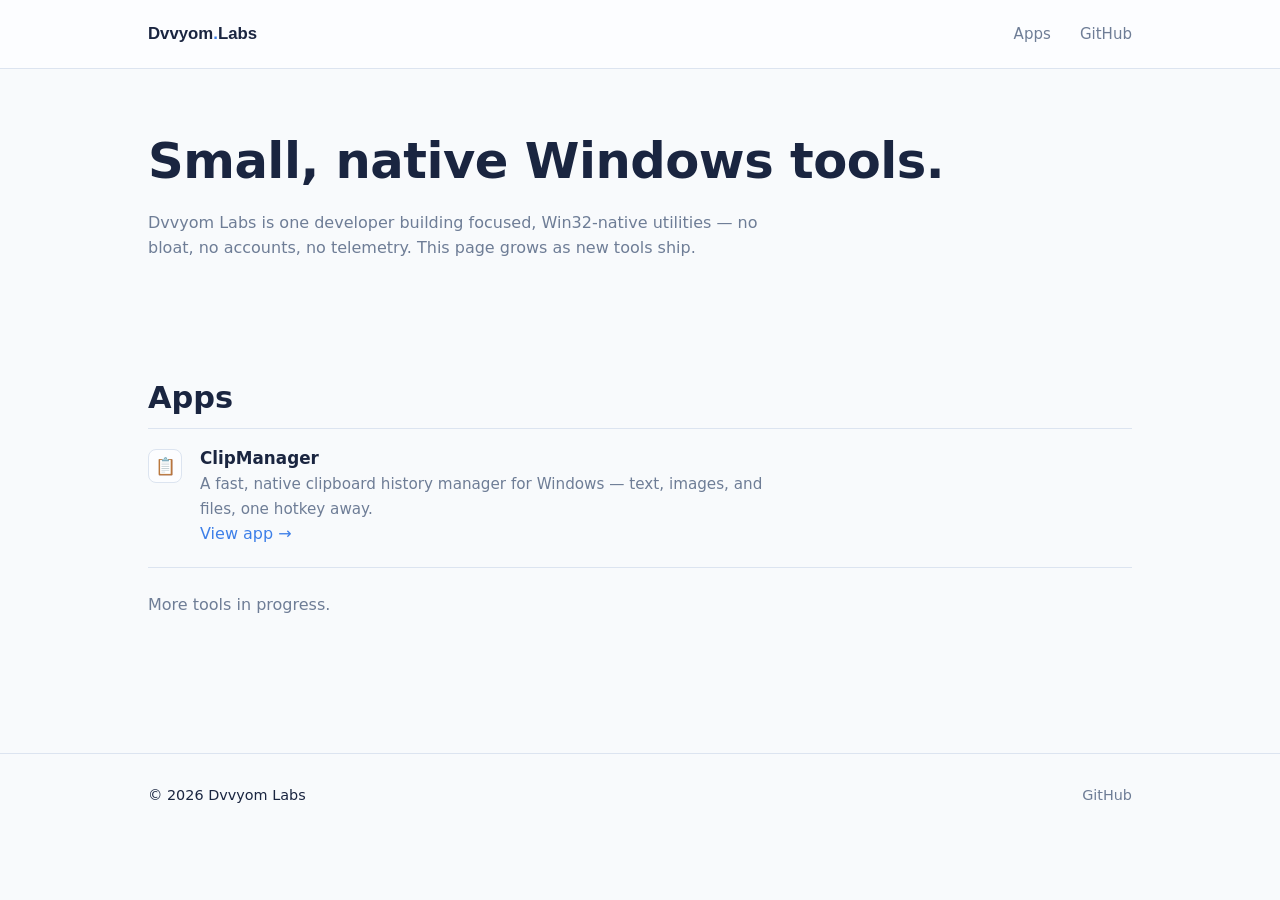
==== index.html @ 14867c50 "Initial site: home + ClipManager product, privacy, support pages" ====
﻿<!DOCTYPE html>
<html lang="en">
<head>
  <meta charset="UTF-8">
  <meta name="viewport" content="width=device-width, initial-scale=1">
  <title>Dvvyom Labs</title>
  <meta name="description" content="Windows-native tools, built by one developer.">
  <link rel="stylesheet" href="style.css">
</head>
<body>

  <header class="site-header">
    <div class="wrap">
      <a class="brand" href="/">Dvvyom<span class="dot">.</span>Labs</a>
      <nav class="site-nav">
        <a href="#apps">Apps</a>
        <a href="https://github.com/omvs077" target="_blank" rel="noopener">GitHub</a>
      </nav>
    </div>
  </header>

  <section>
    <div class="wrap">
      <h1>Small, native Windows tools.</h1>
      <p class="dim">Dvvyom Labs is one developer building focused, Win32-native utilities &mdash; no bloat, no accounts, no telemetry. This page grows as new tools ship.</p>
    </div>
  </section>

  <section class="tight" id="apps">
    <div class="wrap">
      <h2>Apps</h2>
      <div class="row-list">
        <div class="row">
          <div class="row-icon">&#128203;</div>
          <div>
            <h3>ClipManager</h3>
            <p>A fast, native clipboard history manager for Windows &mdash; text, images, and files, one hotkey away.</p>
            <a href="/apps/clipmanager/">View app &rarr;</a>
          </div>
        </div>
      </div>
      <p class="dim" style="margin-top:24px;">More tools in progress.</p>
    </div>
  </section>

  <footer class="site-footer">
    <div class="wrap">
      <span class="dim" style="font-size:0.9rem;">&copy; 2026 Dvvyom Labs</span>
      <div>
        <a href="https://github.com/omvs077" target="_blank" rel="noopener">GitHub</a>
      </div>
    </div>
  </footer>

</body>
</html>
---- style.css ----
﻿:root {
  --bg: #F8FAFC;
  --surface: #FCFDFF;
  --ink: #1A2540;
  --dim: #6E7D96;
  --accent: #3D7FE8;
  --accent-ink: #FFFFFF;
  --border: #DCE4F0;
  --radius: 10px;
  --maxw: 1040px;
}

* { box-sizing: border-box; }

html { scroll-behavior: smooth; }

body {
  margin: 0;
  background: var(--bg);
  color: var(--ink);
  font-family: -apple-system, "Segoe UI", system-ui, sans-serif;
  font-size: 16px;
  line-height: 1.6;
}

h1, h2, h3 {
  font-family: "Space Grotesk", -apple-system, "Segoe UI", system-ui, sans-serif;
  font-weight: 600;
  line-height: 1.15;
  margin: 0 0 0.4em;
}

h1 { font-size: clamp(2.1rem, 4vw, 3.1rem); letter-spacing: -0.01em; }
h2 { font-size: clamp(1.5rem, 2.6vw, 1.9rem); }
h3 { font-size: 1.05rem; }

p { margin: 0 0 1em; max-width: 62ch; color: var(--ink); }
p.dim { color: var(--dim); }

a { color: var(--accent); text-decoration: none; }
a:hover { text-decoration: underline; }
a:focus-visible, button:focus-visible { outline: 2px solid var(--accent); outline-offset: 2px; }

.wrap {
  max-width: var(--maxw);
  margin: 0 auto;
  padding: 0 28px;
}

/* -- Site header -- */
.site-header {
  border-bottom: 1px solid var(--border);
  background: var(--surface);
}
.site-header .wrap {
  display: flex;
  align-items: center;
  justify-content: space-between;
  height: 68px;
}
.brand {
  font-family: "Space Grotesk", sans-serif;
  font-weight: 600;
  font-size: 1.05rem;
  color: var(--ink);
}
.brand:hover { text-decoration: none; }
.brand .dot { color: var(--accent); }
.site-nav a {
  color: var(--dim);
  margin-left: 24px;
  font-size: 0.94rem;
}
.site-nav a:hover { color: var(--ink); }

/* -- Buttons -- */
.btn {
  display: inline-flex;
  align-items: center;
  gap: 8px;
  padding: 11px 20px;
  border-radius: var(--radius);
  font-size: 0.95rem;
  font-weight: 600;
  border: 1px solid transparent;
  cursor: pointer;
}
.btn:hover { text-decoration: none; }
.btn-primary { background: var(--accent); color: var(--accent-ink); }
.btn-primary:hover { background: #2f6bd0; }
.btn-secondary { background: var(--surface); color: var(--ink); border-color: var(--border); }
.btn-secondary:hover { border-color: var(--accent); color: var(--accent); }
.btn[disabled], .btn.is-disabled {
  opacity: 0.55;
  cursor: default;
  pointer-events: none;
}

/* -- Keyboard shortcut chips -- */
kbd {
  font-family: "SFMono-Regular", Consolas, "Cascadia Code", monospace;
  font-size: 0.82rem;
  background: var(--surface);
  border: 1px solid var(--border);
  border-bottom-width: 2px;
  border-radius: 6px;
  padding: 3px 8px;
  color: var(--ink);
  white-space: nowrap;
}

/* -- List rows (echoes ClipManager's own list UI) -- */
.row-list { border-top: 1px solid var(--border); }
.row {
  display: flex;
  gap: 18px;
  padding: 20px 0;
  border-bottom: 1px solid var(--border);
  align-items: flex-start;
}
.row-icon {
  flex: 0 0 auto;
  width: 34px; height: 34px;
  border-radius: 8px;
  background: var(--surface);
  border: 1px solid var(--border);
  display: flex; align-items: center; justify-content: center;
  color: var(--accent);
  font-size: 1.05rem;
}
.row h3 { margin-bottom: 4px; }
.row p { margin: 0; color: var(--dim); font-size: 0.95rem; }

/* -- Footer -- */
.site-footer {
  border-top: 1px solid var(--border);
  margin-top: 80px;
}
.site-footer .wrap {
  padding-top: 28px;
  padding-bottom: 28px;
  display: flex;
  flex-wrap: wrap;
  gap: 10px 24px;
  align-items: center;
  justify-content: space-between;
}
.site-footer a { color: var(--dim); font-size: 0.9rem; }
.site-footer a:hover { color: var(--ink); }

section { padding: 64px 0; }
section.tight { padding: 40px 0; }

@media (max-width: 720px) {
  .site-nav a { margin-left: 16px; }
  section { padding: 44px 0; }
}

/* -- Hero -- */
.hero .wrap {
  display: grid;
  grid-template-columns: 1fr 1fr;
  gap: 48px;
  align-items: center;
}
.hero-copy p { font-size: 1.08rem; }
.hero-cta { display: flex; gap: 12px; flex-wrap: wrap; margin-top: 24px; }
.hero-hint { margin-top: 14px; font-size: 0.88rem; color: var(--dim); }

@media (max-width: 860px) {
  .hero .wrap { grid-template-columns: 1fr; }
  .mockup { max-width: 480px; margin: 0 auto; }
}

/* -- ClipManager popup mockup (illustrative recreation of the real UI) -- */
.mockup {
  background: #fff;
  border: 1px solid var(--border);
  border-radius: 12px;
  box-shadow: 0 24px 60px -24px rgba(26,37,64,0.28);
  overflow: hidden;
  font-size: 13px;
  user-select: none;
}
.mockup-tabs {
  display: flex;
  gap: 20px;
  padding: 12px 16px 0;
  border-bottom: 1px solid var(--border);
}
.mockup-tab {
  padding-bottom: 10px;
  color: var(--dim);
  font-size: 0.92rem;
  border-bottom: 2px solid transparent;
}
.mockup-tab.active { color: var(--ink); border-color: var(--accent); font-weight: 600; }
.mockup-body { display: grid; grid-template-columns: 1.1fr 1fr; min-height: 260px; }
.mockup-search {
  margin: 12px 14px;
  padding: 7px 10px;
  border: 1px solid var(--border);
  border-radius: 6px;
  color: var(--dim);
  font-size: 0.85rem;
}
.mockup-list { border-right: 1px solid var(--border); padding-bottom: 8px; }
.mockup-item {
  display: flex;
  gap: 10px;
  align-items: flex-start;
  padding: 9px 14px;
}
.mockup-item.selected { background: var(--accent); color: #fff; }
.mockup-item .ic {
  width: 20px; height: 20px; border-radius: 4px;
  background: rgba(61,127,232,0.12);
  flex: 0 0 auto;
  margin-top: 2px;
}
.mockup-item.selected .ic { background: rgba(255,255,255,0.28); }
.mockup-item .t { font-weight: 600; font-size: 0.86rem; }
.mockup-item .s { font-size: 0.76rem; color: var(--dim); margin-top: 2px; }
.mockup-item.selected .s { color: rgba(255,255,255,0.8); }
.mockup-preview { padding: 16px; }
.mockup-badge {
  display: inline-block;
  background: var(--ink);
  color: #fff;
  font-size: 0.72rem;
  padding: 3px 9px;
  border-radius: 5px;
  margin-bottom: 12px;
}
.mockup-preview-text { font-size: 0.85rem; color: var(--ink); line-height: 1.5; }
.mockup-hint {
  border-top: 1px solid var(--border);
  padding: 8px 14px;
  display: flex;
  gap: 14px;
  font-size: 0.72rem;
  color: var(--dim);
}
.mockup-hint b { color: var(--ink); }
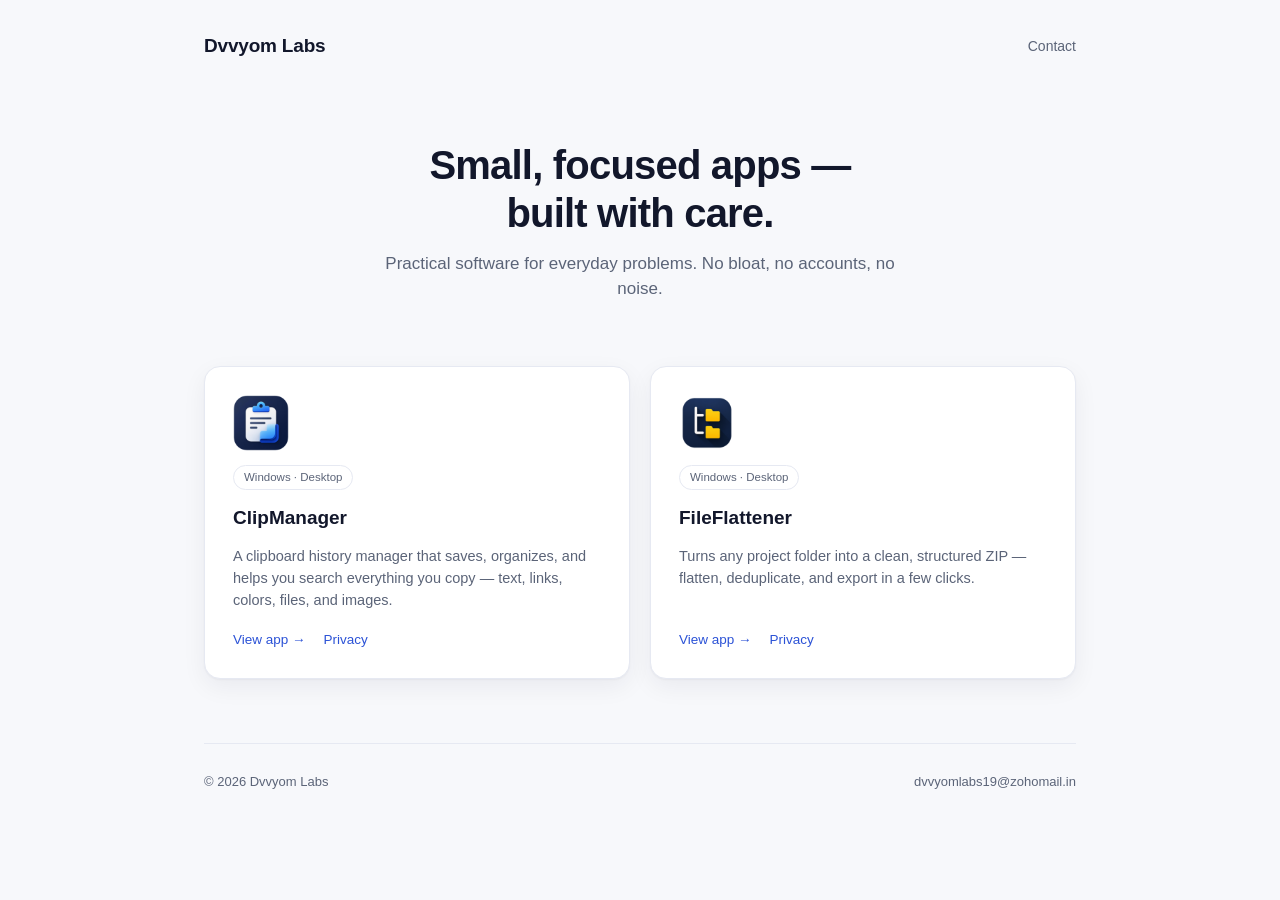
==== commit cf67b1db: "Add unified home page and ClipManager/FileFlattener subpages" ====
--- a/index.html
+++ b/index.html
@@ -1,56 +1,100 @@
-﻿<!DOCTYPE html>
+<!DOCTYPE html>
 <html lang="en">
 <head>
-  <meta charset="UTF-8">
-  <meta name="viewport" content="width=device-width, initial-scale=1">
-  <title>Dvvyom Labs</title>
-  <meta name="description" content="Windows-native tools, built by one developer.">
-  <link rel="stylesheet" href="style.css">
+<meta charset="UTF-8">
+<meta name="viewport" content="width=device-width, initial-scale=1, viewport-fit=cover">
+<title>Dvvyom Labs</title>
+<link rel="icon" href="data:image/svg+xml,<svg xmlns=%22http://www.w3.org/2000/svg%22 viewBox=%220 0 100 100%22><text y=%22.9em%22 font-size=%2290%22>🧪</text></svg>">
+<style>
+  :root{
+    --bg:#f7f8fb; --surface:#ffffff; --text:#12172b; --muted:#5b6478;
+    --accent:#2b52d6; --accent-2:#173aa6; --border:#e6e9f2; --shadow:0 1px 2px rgba(18,23,43,.04), 0 8px 24px rgba(18,23,43,.06);
+  }
+  @media (prefers-color-scheme: dark){
+    :root:not([data-theme="light"]){
+      --bg:#0d1120; --surface:#161b30; --text:#f2f4fb; --muted:#9aa2bd;
+      --accent:#6f8bff; --accent-2:#9cb1ff; --border:#262c48; --shadow:0 1px 2px rgba(0,0,0,.3), 0 8px 24px rgba(0,0,0,.35);
+    }
+  }
+  :root[data-theme="dark"]{
+    --bg:#0d1120; --surface:#161b30; --text:#f2f4fb; --muted:#9aa2bd;
+    --accent:#6f8bff; --accent-2:#9cb1ff; --border:#262c48; --shadow:0 1px 2px rgba(0,0,0,.3), 0 8px 24px rgba(0,0,0,.35);
+  }
+  *{box-sizing:border-box;}
+  html{scroll-padding-top:env(safe-area-inset-top,0px);}
+  body{
+    margin:0; background:var(--bg); color:var(--text);
+    font-family:-apple-system,BlinkMacSystemFont,"Segoe UI",Inter,Roboto,Arial,sans-serif;
+    padding-top:env(safe-area-inset-top,0px); padding-bottom:env(safe-area-inset-bottom,0px);
+    line-height:1.5;
+  }
+  .wrap{max-width:920px; margin:0 auto; padding:0 24px;}
+  header{padding:32px 0 8px; display:flex; align-items:center; justify-content:space-between;}
+  .brand{font-size:19px; font-weight:600; letter-spacing:-0.01em; color:var(--text); text-decoration:none;}
+  nav a{color:var(--muted); text-decoration:none; font-size:14px; margin-left:24px;}
+  nav a:hover{color:var(--text);}
+  .hero{padding:72px 0 48px; text-align:center;}
+  .hero h1{font-size:40px; line-height:1.2; margin:0 0 14px; font-weight:700; letter-spacing:-0.02em;}
+  .hero p{color:var(--muted); font-size:17px; max-width:520px; margin:0 auto;}
+  .apps{display:grid; grid-template-columns:1fr 1fr; gap:20px; padding:16px 0 64px;}
+  @media (max-width:680px){.apps{grid-template-columns:1fr;}}
+  .card{
+    background:var(--surface); border:1px solid var(--border); border-radius:16px;
+    padding:28px; box-shadow:var(--shadow); display:flex; flex-direction:column; gap:14px;
+  }
+  .card img{width:56px; height:56px; border-radius:14px; display:block;}
+  .card h2{font-size:19px; margin:0; font-weight:600;}
+  .card p{color:var(--muted); font-size:14.5px; margin:0; flex-grow:1;}
+  .tag{display:inline-block; font-size:11.5px; color:var(--muted); border:1px solid var(--border); border-radius:100px; padding:3px 10px; width:fit-content;}
+  .links{display:flex; gap:18px; margin-top:4px;}
+  .links a{font-size:13.5px; color:var(--accent); text-decoration:none; font-weight:500;}
+  .links a:hover{text-decoration:underline;}
+  footer{border-top:1px solid var(--border); padding:28px 0 40px; display:flex; justify-content:space-between; flex-wrap:wrap; gap:12px;}
+  footer span{color:var(--muted); font-size:13px;}
+  footer a{color:var(--muted); font-size:13px; text-decoration:none;}
+  footer a:hover{color:var(--text);}
+</style>
 </head>
 <body>
+  <div class="wrap">
+    <header>
+      <a class="brand" href="/">Dvvyom Labs</a>
+      <nav><a href="mailto:dvvyomlabs19@zohomail.in">Contact</a></nav>
+    </header>
 
-  <header class="site-header">
-    <div class="wrap">
-      <a class="brand" href="/">Dvvyom<span class="dot">.</span>Labs</a>
-      <nav class="site-nav">
-        <a href="#apps">Apps</a>
-        <a href="https://github.com/omvs077" target="_blank" rel="noopener">GitHub</a>
-      </nav>
-    </div>
-  </header>
+    <section class="hero">
+      <h1>Small, focused apps — <br>built with care.</h1>
+      <p>Practical software for everyday problems. No bloat, no accounts, no noise.</p>
+    </section>
 
-  <section>
-    <div class="wrap">
-      <h1>Small, native Windows tools.</h1>
-      <p class="dim">Dvvyom Labs is one developer building focused, Win32-native utilities &mdash; no bloat, no accounts, no telemetry. This page grows as new tools ship.</p>
-    </div>
-  </section>
-
-  <section class="tight" id="apps">
-    <div class="wrap">
-      <h2>Apps</h2>
-      <div class="row-list">
-        <div class="row">
-          <div class="row-icon">&#128203;</div>
-          <div>
-            <h3>ClipManager</h3>
-            <p>A fast, native clipboard history manager for Windows &mdash; text, images, and files, one hotkey away.</p>
-            <a href="/apps/clipmanager/">View app &rarr;</a>
-          </div>
+    <section class="apps">
+      <div class="card">
+        <img src="[data-uri]" alt="ClipManager icon">
+        <span class="tag">Windows · Desktop</span>
+        <h2>ClipManager</h2>
+        <p>A clipboard history manager that saves, organizes, and helps you search everything you copy — text, links, colors, files, and images.</p>
+        <div class="links">
+          <a href="/apps/clipmanager/">View app →</a>
+          <a href="/apps/clipmanager/privacy/">Privacy</a>
         </div>
       </div>
-      <p class="dim" style="margin-top:24px;">More tools in progress.</p>
-    </div>
-  </section>
 
-  <footer class="site-footer">
-    <div class="wrap">
-      <span class="dim" style="font-size:0.9rem;">&copy; 2026 Dvvyom Labs</span>
-      <div>
-        <a href="https://github.com/omvs077" target="_blank" rel="noopener">GitHub</a>
+      <div class="card">
+        <img src="[data-uri]" alt="FileFlattener icon">
+        <span class="tag">Windows · Desktop</span>
+        <h2>FileFlattener</h2>
+        <p>Turns any project folder into a clean, structured ZIP — flatten, deduplicate, and export in a few clicks.</p>
+        <div class="links">
+          <a href="https://omvs077.github.io/FileFlattener/">View app →</a>
+          <a href="https://omvs077.github.io/FileFlattener/privacy-policy/">Privacy</a>
+        </div>
       </div>
-    </div>
-  </footer>
+    </section>
 
+    <footer>
+      <span>© 2026 Dvvyom Labs</span>
+      <a href="mailto:dvvyomlabs19@zohomail.in">dvvyomlabs19@zohomail.in</a>
+    </footer>
+  </div>
 </body>
 </html>
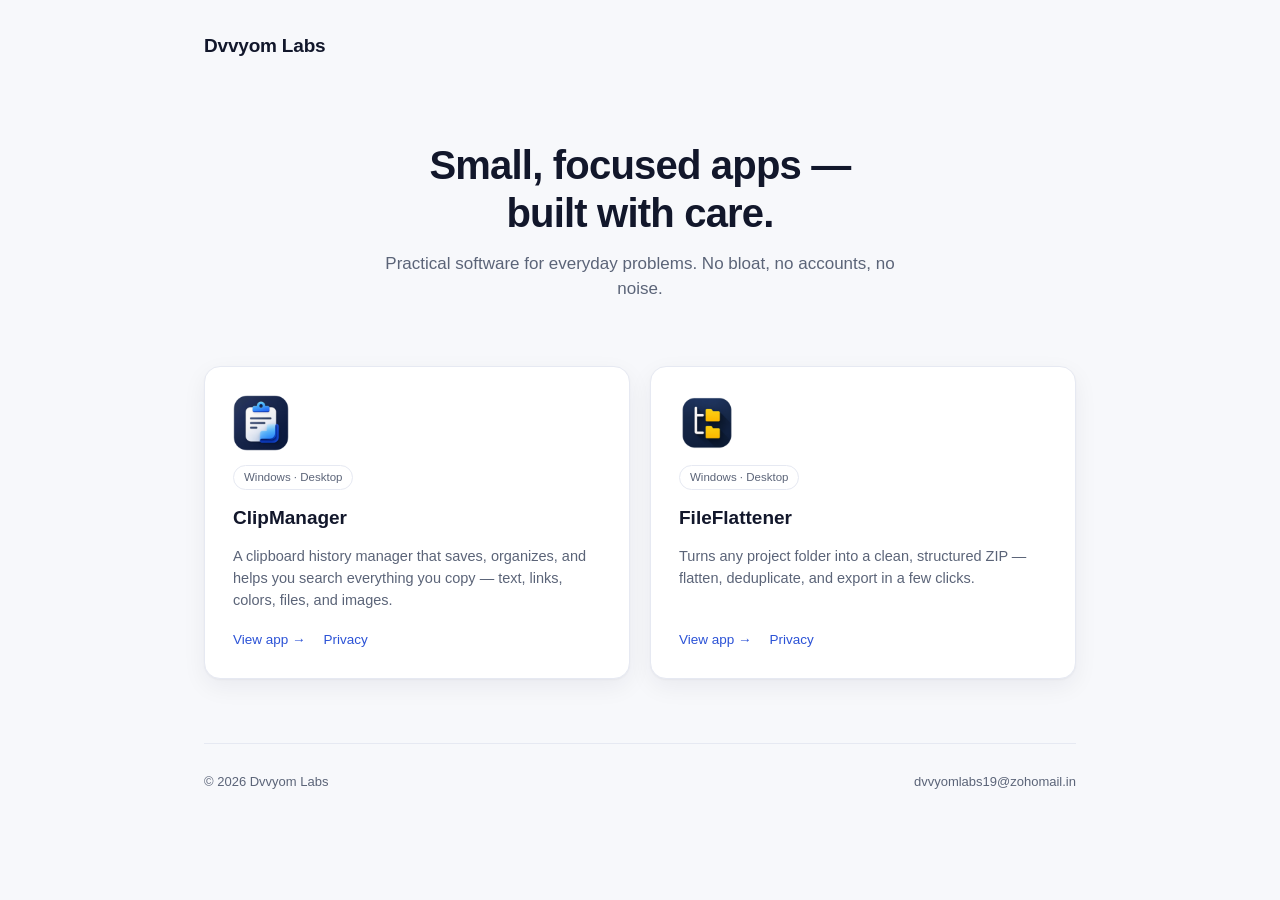
==== commit 18d41076: "Update favicon to real logo; remove Contact button; fix FileFlattener contact email" ====
--- a/index.html
+++ b/index.html
@@ -4,7 +4,7 @@
 <meta charset="UTF-8">
 <meta name="viewport" content="width=device-width, initial-scale=1, viewport-fit=cover">
 <title>Dvvyom Labs</title>
-<link rel="icon" href="data:image/svg+xml,<svg xmlns=%22http://www.w3.org/2000/svg%22 viewBox=%220 0 100 100%22><text y=%22.9em%22 font-size=%2290%22>🧪</text></svg>">
+<link rel="icon" href="[data-uri]">
 <style>
   :root{
     --bg:#f7f8fb; --surface:#ffffff; --text:#12172b; --muted:#5b6478;
@@ -59,7 +59,6 @@
   <div class="wrap">
     <header>
       <a class="brand" href="/">Dvvyom Labs</a>
-      <nav><a href="mailto:dvvyomlabs19@zohomail.in">Contact</a></nav>
     </header>
 
     <section class="hero">
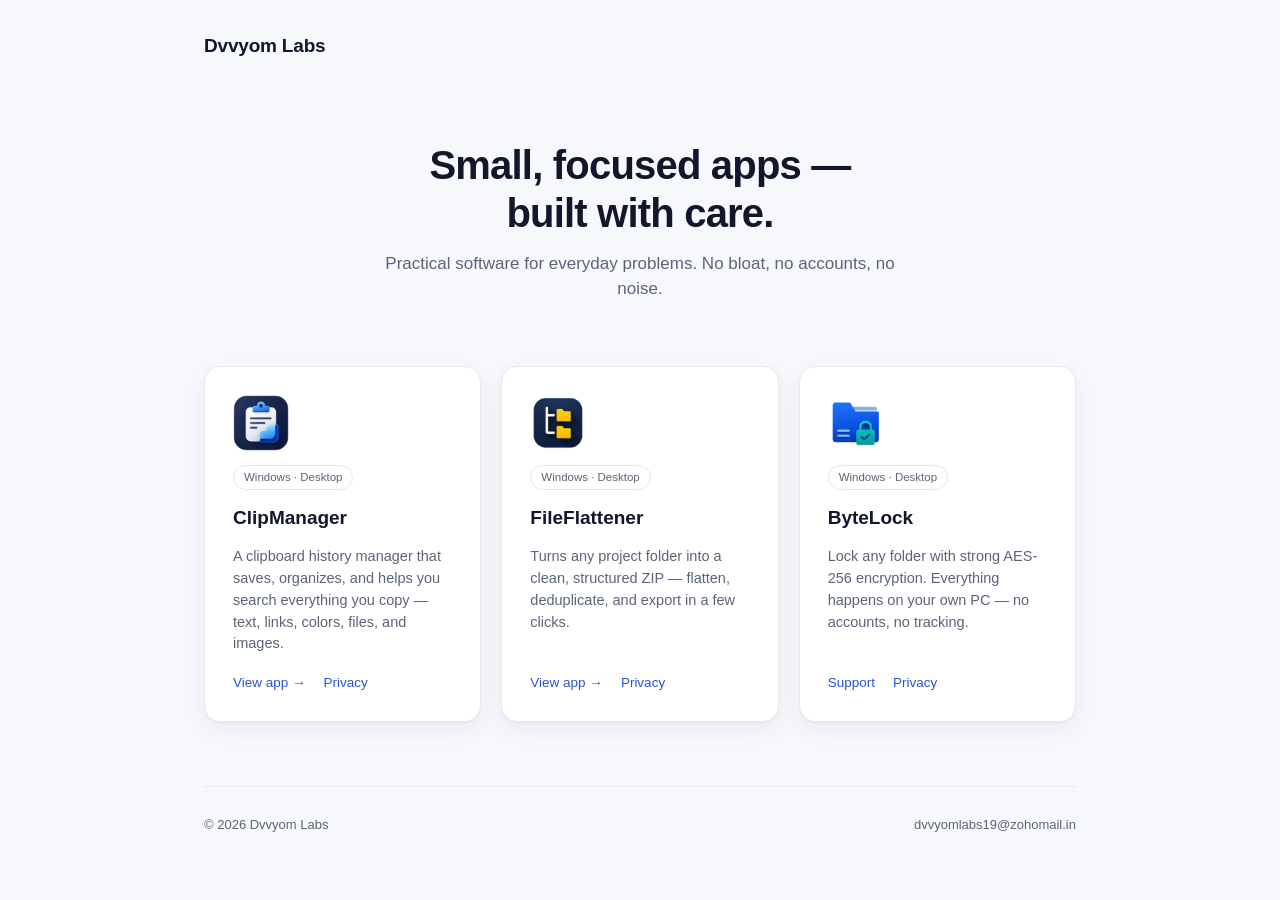
==== commit d4081813: "Add ByteLock privacy/support pages and home card; fix ClipManager privacy date" ====
--- a/index.html
+++ b/index.html
@@ -36,7 +36,7 @@
   .hero{padding:72px 0 48px; text-align:center;}
   .hero h1{font-size:40px; line-height:1.2; margin:0 0 14px; font-weight:700; letter-spacing:-0.02em;}
   .hero p{color:var(--muted); font-size:17px; max-width:520px; margin:0 auto;}
-  .apps{display:grid; grid-template-columns:1fr 1fr; gap:20px; padding:16px 0 64px;}
+  .apps{display:grid; grid-template-columns:repeat(auto-fit,minmax(240px,1fr)); gap:20px; padding:16px 0 64px;}
   @media (max-width:680px){.apps{grid-template-columns:1fr;}}
   .card{
     background:var(--surface); border:1px solid var(--border); border-radius:16px;
@@ -88,6 +88,17 @@
           <a href="https://omvs077.github.io/FileFlattener/privacy-policy/">Privacy</a>
         </div>
       </div>
+
+      <div class="card">
+        <img src="[data-uri]" alt="ByteLock icon">
+        <span class="tag">Windows · Desktop</span>
+        <h2>ByteLock</h2>
+        <p>Lock any folder with strong AES-256 encryption. Everything happens on your own PC — no accounts, no tracking.</p>
+        <div class="links">
+          <a href="/apps/bytelock/support/">Support</a>
+          <a href="/apps/bytelock/privacy/">Privacy</a>
+        </div>
+      </div>
     </section>
 
     <footer>
